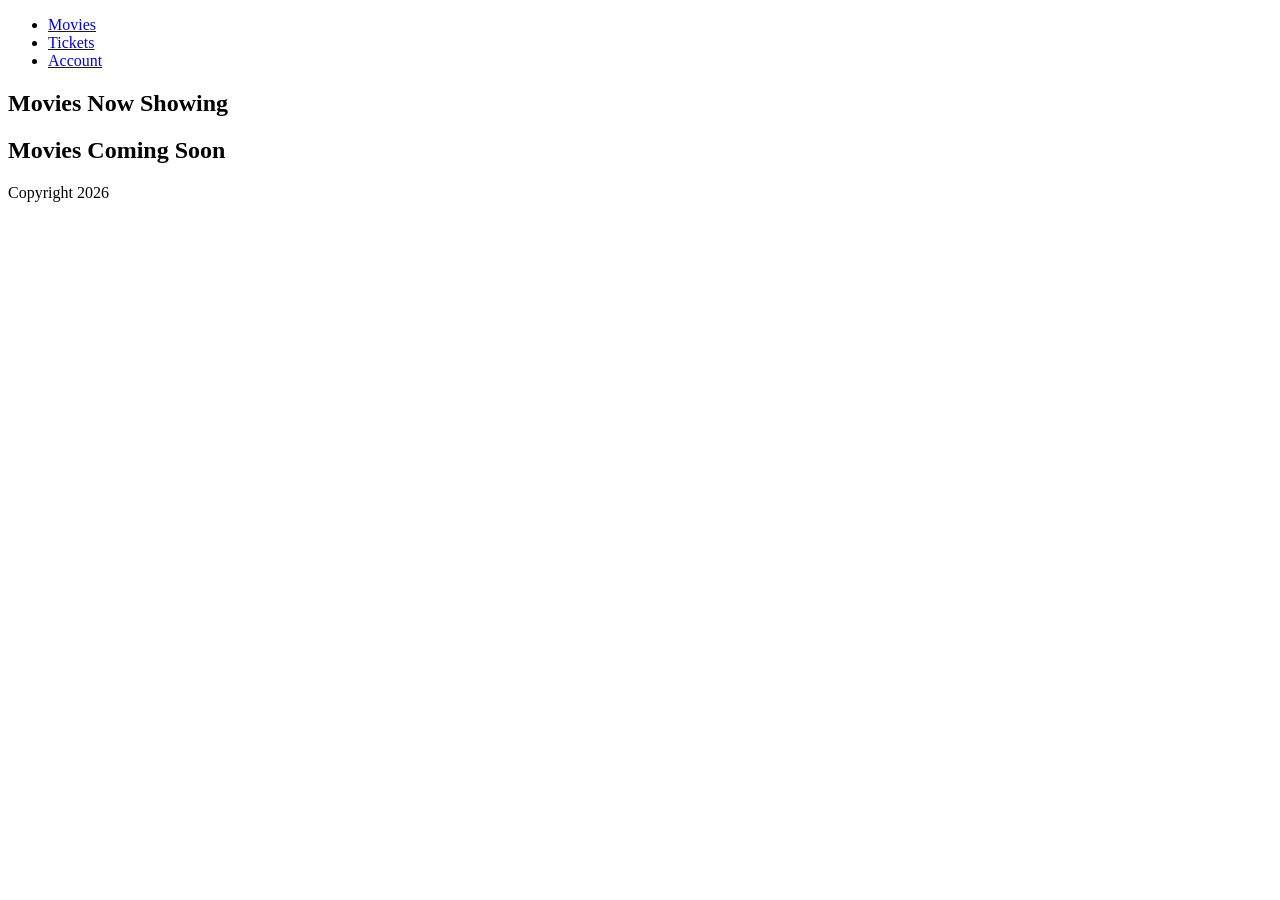
==== index.html @ 1cef3b03 "created files for html, css and javascript. Started code for index.html" ====
<!DOCTYPE html>
<html lang="en">
    <head> <meta charset="UTF-8">
        <title>MAC Cinema</title>
        <meta name="viewport" content="width=device-width, initial-scale=1">
        <link href="styles.css" rel="stylesheet">

        <script src="app.js" defer></script> <!-- loads external JavaScript file -->
    </head>

    <body>
        <!-- HEADER AND NAVIGATIONAL BAR -->
        <header> <!-- start of header-->
            <nav>
                <ul>
                    <li><a href="#movies">Movies</a></li>
                    <li><a href="login.html">Tickets</a></li>
                    <li><a href="register.html">Account</a></li>
                </ul>
            </nav>
        </header> <!-- end of header-->
        
        <main> <!--start of main-->

            <!-- MOVIE POSTERS AND SHOWTIMES -->
            <section id="movies">
            <h2>Movies Now Showing</h2>

            <div id="movies-theatres-grid"></div> <!--movie cards produced by JS-->

            <h2>Movies Coming Soon</h2>

            <div id="movies-soon-grid"></div> <!--movie cards produced by JS-->
            </section>
            

            <!-- SEAT SELECTION AND BOOKING FORM -->
            <section id="booking" hidden>
            <!--seat selection via interactive map-->
            <h2>Seat Selection</h2>

            <p>Select your seat(s)</p>

            <div id="seat-map"></div>

            <!--booking form with previous showtime and seat data-->
            <h2>Booking Form</h2>
            <p>Complete your ticket booking</p>

            <form>
                <div id="booking-summary"> </div> <!--shows ticket booking summary with total price-->

                <div id="error-message"></div> <!--handles invalid user input-->

                <button type="submit">Confirm booking</button>

            </form>



            </section>


            <section id="ai-assistance">

            </section>
           
            
            
        </main> <!--end of main-->
        
        <footer>Copyright 2026</footer>
      
    </body>
</html>
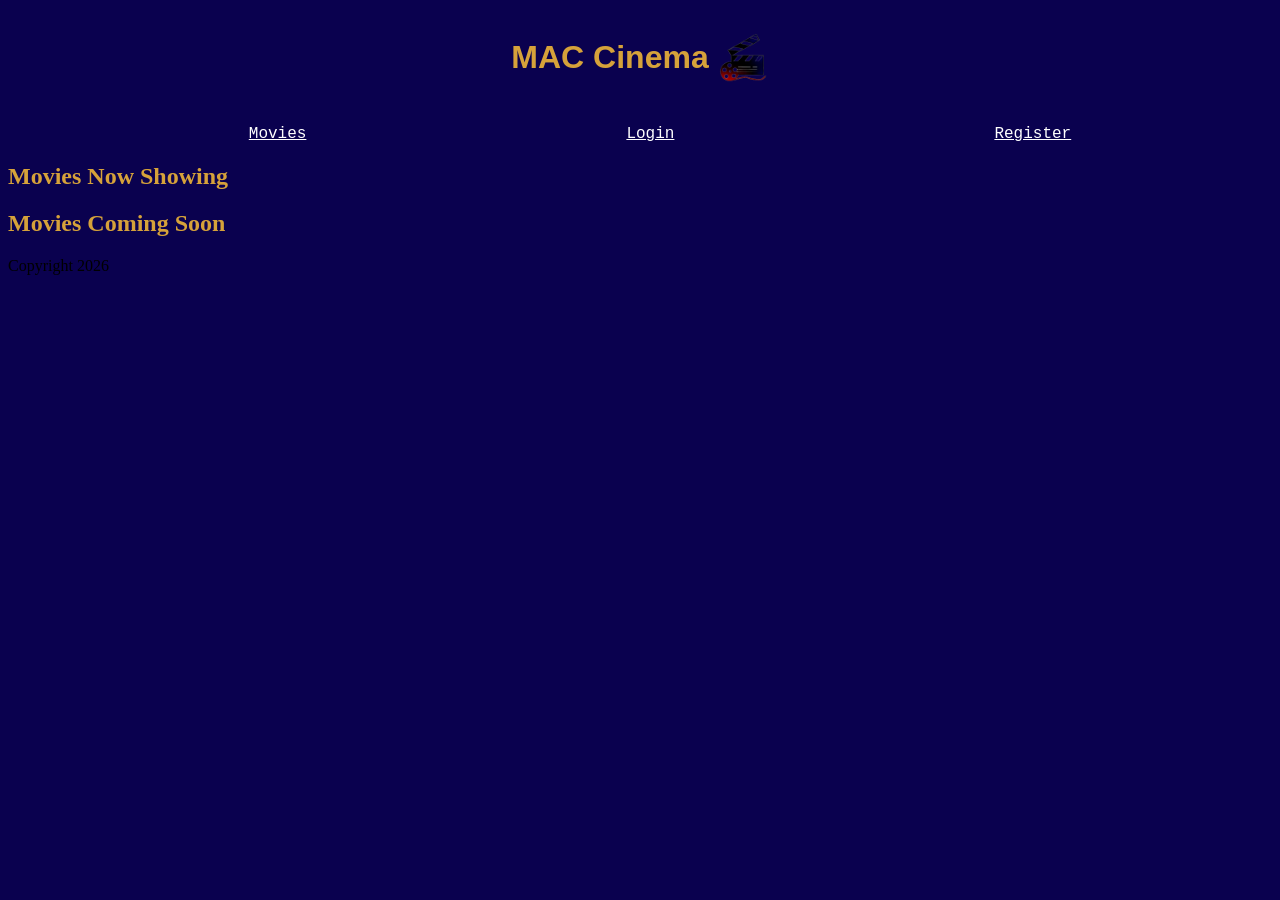
==== commit e11e94d8: "created login and register files. started css styling." ====
--- a/index.html
+++ b/index.html
@@ -11,11 +11,16 @@
     <body>
         <!-- HEADER AND NAVIGATIONAL BAR -->
         <header> <!-- start of header-->
+            <div id="page-header">
+                <h1>MAC Cinema</h1>
+                <img src="images/CinemaLogo.PNG" alt="MAC Cinema Logo" class="header-image">
+
+            </div>
             <nav>
                 <ul>
                     <li><a href="#movies">Movies</a></li>
-                    <li><a href="login.html">Tickets</a></li>
-                    <li><a href="register.html">Account</a></li>
+                    <li><a href="login.html">Login</a></li>
+                    <li><a href="register.html">Register</a></li>
                 </ul>
             </nav>
         </header> <!-- end of header-->
@@ -24,37 +29,50 @@
 
             <!-- MOVIE POSTERS AND SHOWTIMES -->
             <section id="movies">
-            <h2>Movies Now Showing</h2>
-
-            <div id="movies-theatres-grid"></div> <!--movie cards produced by JS-->
-
-            <h2>Movies Coming Soon</h2>
-
-            <div id="movies-soon-grid"></div> <!--movie cards produced by JS-->
+                <h2>Movies Now Showing</h2>
+                <div id="movies-theatres-grid"></div> <!--movie cards produced by JS-->
+                
+                <h2>Movies Coming Soon</h2>
+                <div id="movies-soon-grid"></div> <!--movie cards produced by JS-->
             </section>
             
 
             <!-- SEAT SELECTION AND BOOKING FORM -->
             <section id="booking" hidden>
-            <!--seat selection via interactive map-->
-            <h2>Seat Selection</h2>
+                <!--seat selection via interactive map-->
+                <h2>Seat Selection</h2>
+                <p id="selected-movie-info"></p>
+                
+                <div id="seat-map"></div>
 
-            <p>Select your seat(s)</p>
+                <!--booking form with previous showtime and seat data-->
+                <h2>Booking Form</h2>
+                <p>Complete your ticket booking</p>
+                
+                <form id="booking-form" action="submission.html" method="post">
 
-            <div id="seat-map"></div>
+                    <input type="hidden" id="movie-form" name="movieId">
+                    <input type="hidden" id="showtime-form" name="showtimeId">
 
-            <!--booking form with previous showtime and seat data-->
-            <h2>Booking Form</h2>
-            <p>Complete your ticket booking</p>
 
-            <form>
-                <div id="booking-summary"> </div> <!--shows ticket booking summary with total price-->
+                    <div class="booking-summary">
+                        <p>Seats: <span id="selected-seats">None</span></p>
+                        <p>Total Price $<span id="total-price">0.00</span></p>
+                    </div> <!--shows ticket booking summary with total price-->
 
-                <div id="error-message"></div> <!--handles invalid user input-->
+                    <div class="form-group">
+                        <label for="customer-name">Full Name</label>
+                        <input type="text" id="customer-name" name="customerName" required>
+                    </div>
+                    
+                    <div class="form-group">
+                        <label for="customer-email">Email Address</label>
+                        <input type="email" id="customer-email" name="customerEmail" required>
+                    </div>
 
-                <button type="submit">Confirm booking</button>
-
-            </form>
+                    <div id="error-message"></div> <!--handles invalid user input-->
+                    <button type="submit">Confirm booking</button>
+                </form>
 
 
 
--- a/styles.css
+++ b/styles.css
@@ -0,0 +1,49 @@
+
+body{
+    background-color: #0A014F;
+}
+
+h1, h2, h3{
+    color: #D6A23A;
+}
+#page-header{
+    font-family: 'Segoe UI', Tahoma, Geneva, Verdana, sans-serif;
+    display: flex;
+    justify-content: center;
+    align-items: center;
+    padding: 10px;
+    gap: 10px;
+}
+
+
+.header-image{
+    width: auto;
+    max-width: 100%;
+    height: 50px;
+    object-fit: contain;
+    display: block;
+}
+
+nav ul{
+    list-style: none;
+    display: flex;
+    justify-content: center;
+    flex-wrap: wrap;
+    gap: 20rem;
+}
+
+
+
+nav a{
+    font-family:'Courier New', Courier, monospace;
+    color: white;
+}
+
+nav a:hover{
+        color:#D6A23A;
+    }
+
+nav a:active{
+        color:#199b2c;
+    }
+
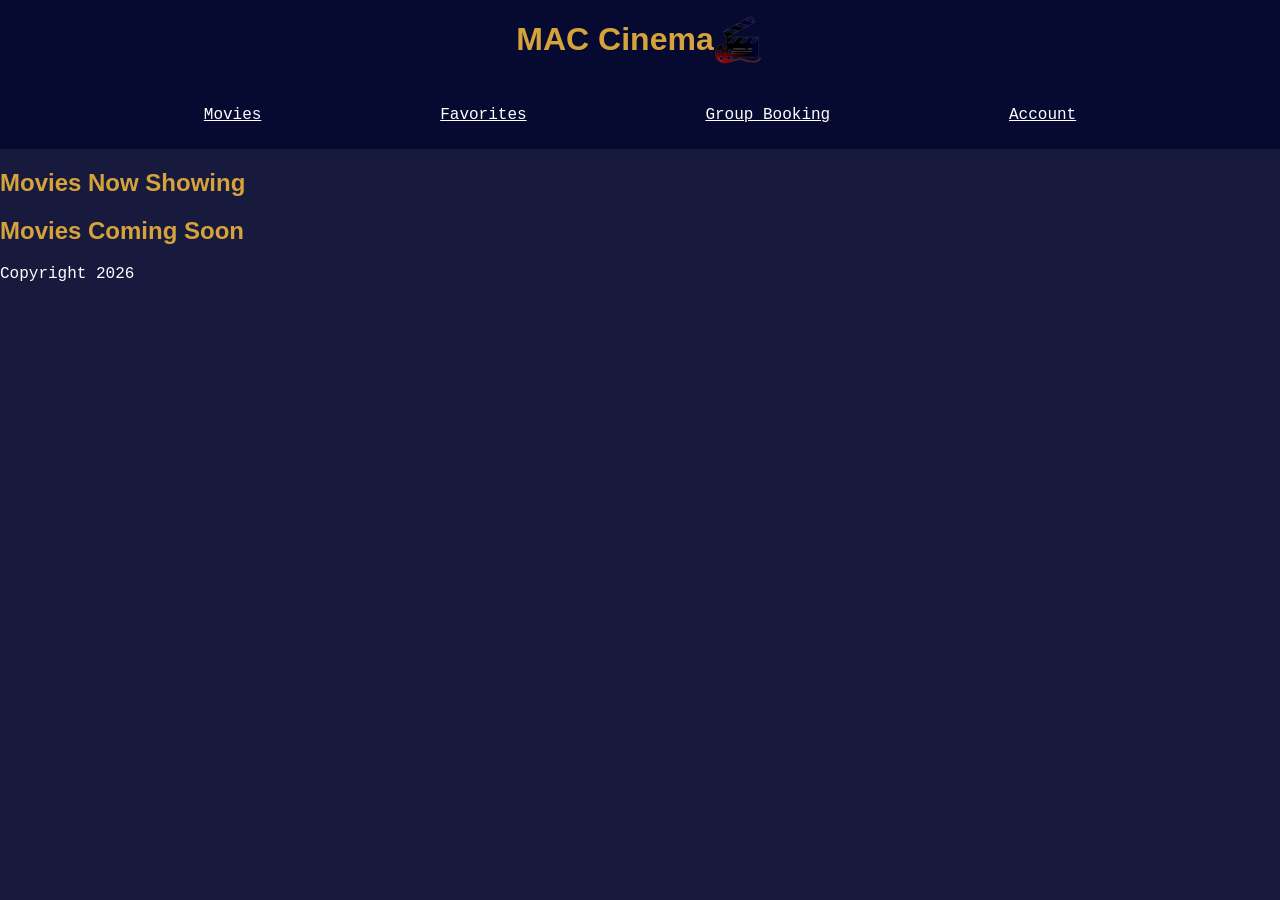
==== commit dbbe13b7: "updated account files" ====
--- a/index.html
+++ b/index.html
@@ -19,8 +19,10 @@
             <nav>
                 <ul>
                     <li><a href="#movies">Movies</a></li>
-                    <li><a href="login.html">Login</a></li>
-                    <li><a href="register.html">Register</a></li>
+                    <li><a href="#movies">Favorites</a></li>
+                    <li><a href="#movies">Group Booking</a></li>
+                    <li><a href="login.html">Account</a></li>
+                
                 </ul>
             </nav>
         </header> <!-- end of header-->
--- a/styles.css
+++ b/styles.css
@@ -1,18 +1,23 @@
 
 body{
-    background-color: #0A014F;
+    margin: 0;
+    padding: 0;
+    background-color: #181a3d;
+
 }
 
 h1, h2, h3{
     color: #D6A23A;
+    font-family: 'Segoe UI', Tahoma, Geneva, Verdana, sans-serif;
 }
 #page-header{
     font-family: 'Segoe UI', Tahoma, Geneva, Verdana, sans-serif;
+    background-color: #070a30;
     display: flex;
     justify-content: center;
+    width: 100%;
     align-items: center;
-    padding: 10px;
-    gap: 10px;
+
 }
 
 
@@ -25,13 +30,15 @@
 }
 
 nav ul{
+    background-color: #070a30;
     list-style: none;
     display: flex;
-    justify-content: center;
-    flex-wrap: wrap;
-    gap: 20rem;
+    flex-direction: row;
+    flex-wrap: nowrap;
+    justify-content: space-evenly;
+    margin: 0;
+    padding: 25px;
 }
-
 
 
 nav a{
@@ -47,3 +54,96 @@
         color:#199b2c;
     }
 
+
+footer{
+    color: white;
+    font-family:'Courier New', Courier, monospace;
+}
+
+/*---------------------------- LOGIN AND REGISTER FILES -----------------------------*/
+
+
+p, label{
+    color: white;
+    font-family:'Courier New', Courier, monospace;
+}
+
+::placeholder{
+    font-style: italic;
+    font-family: 'Segoe UI', Tahoma, Geneva, Verdana, sans-serif;
+}
+
+/* Bordered form */
+form {
+  border: 3px solid rgba(255, 255, 255, 0.25);;
+  padding: 25px;
+  margin: 2.5rem auto;
+  width: 90%;
+  max-width: 420px;
+
+  box-shadow:
+   0 10px 25px rgba(0, 0, 0, 0.55), 
+   0 4px 10px rgba(0, 0, 0, 0.35);;
+}
+
+.form-group{
+    margin-bottom: 1.5rem;
+}
+
+.form-group label{
+    margin-bottom: 0.45rem;
+}
+
+/* Full-width inputs */
+input[type=text], input[type=password] {
+  width: 100%;
+  padding: 12px 20px;
+  margin: 8px 0;
+  display: inline-block;
+  border: 1px solid #ccc;
+  box-sizing: border-box;
+  
+}
+
+/* Set a style for all buttons */
+button {
+  background-color: #D6A23A;
+  color: white;
+  padding: 14px 20px;
+  margin: 8px 0;
+  border: none;
+  cursor: pointer;
+  width: 100%;
+}
+
+/* Add a hover effect for buttons */
+button:hover {
+  opacity: 0.8;
+}
+
+.signin a, .signup a, .terms a{
+    color: #D6A23A;
+}
+
+.signin a:hover, .signup a:hover, .terms a:hover{
+        color: #245abf;
+    }
+.signin a:active, .signup a:active, .terms a:active{
+        color:#199b2c;
+    }
+
+.error-message{
+    font-family:'Courier New', Courier, monospace;
+    color: red;
+}
+
+
+
+/* Change styles for span and cancel button on extra small screens */
+@media screen and (max-width: 300px) {
+  span.psw {
+    display: block;
+    float: none;
+  }
+
+}
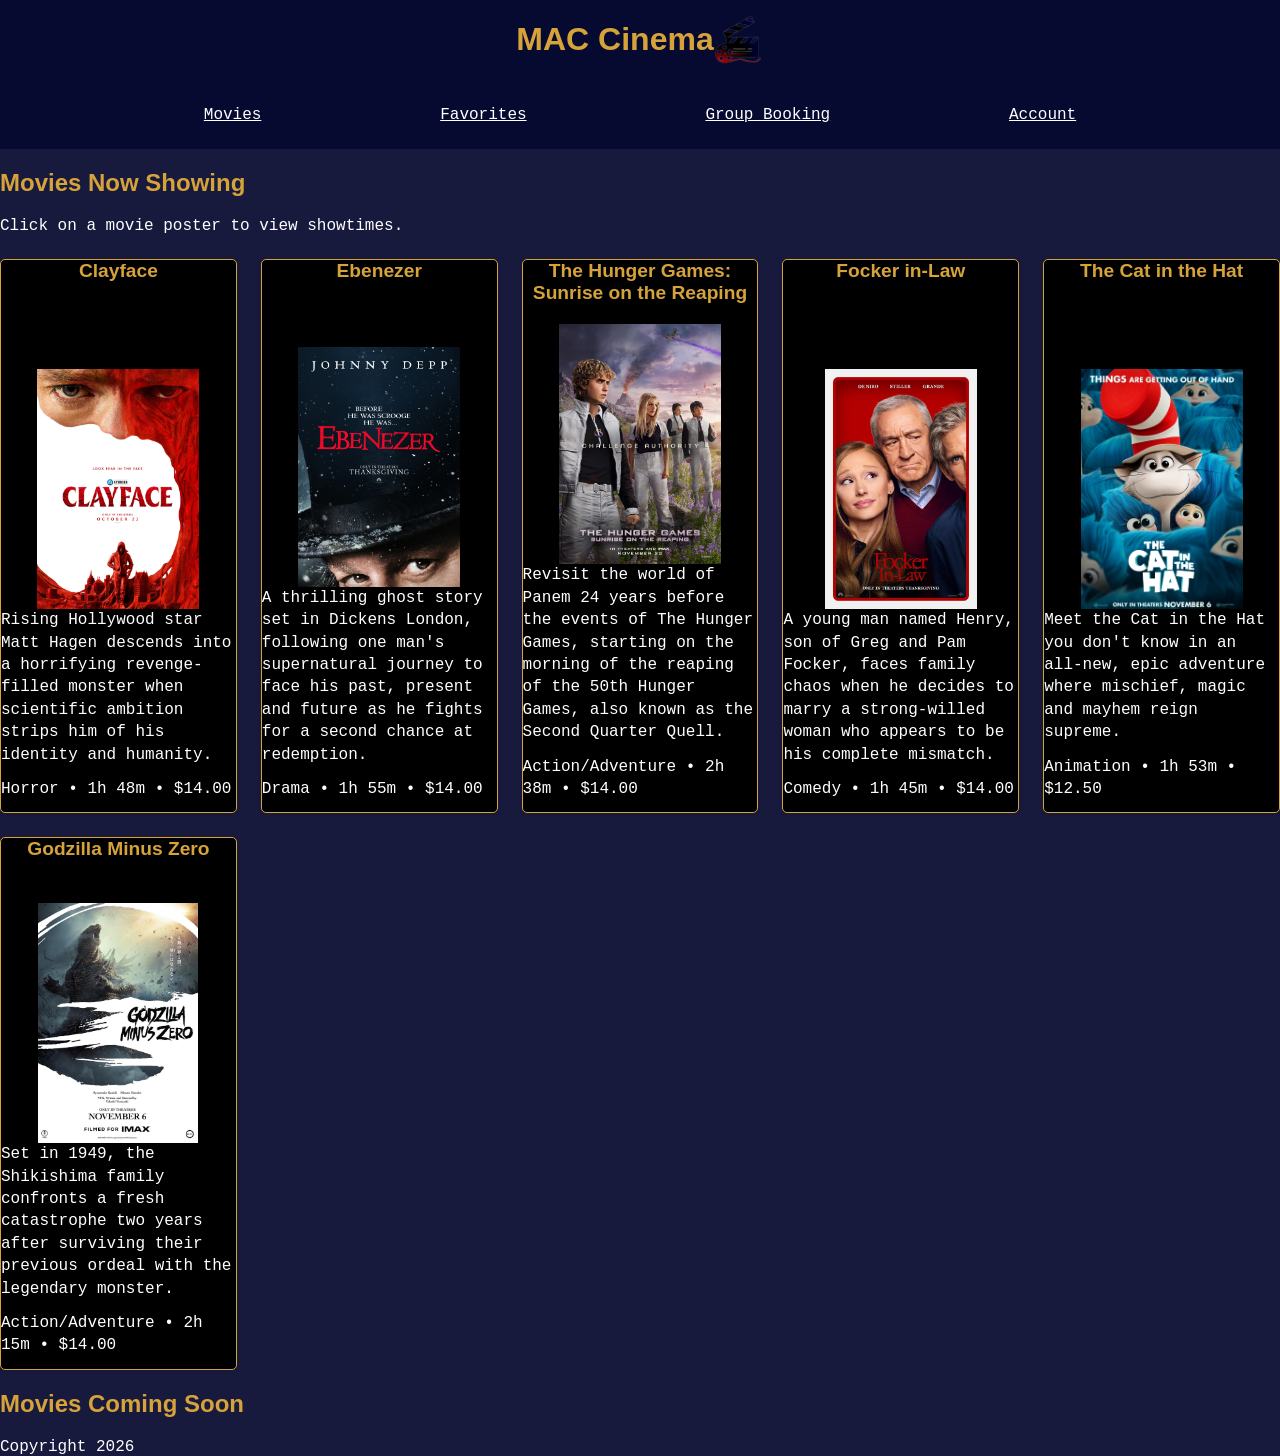
==== commit 1b3337f8: "updated app.js and css styling, added movie images" ====
--- a/index.html
+++ b/index.html
@@ -32,6 +32,7 @@
             <!-- MOVIE POSTERS AND SHOWTIMES -->
             <section id="movies">
                 <h2>Movies Now Showing</h2>
+                <p>Click on a movie poster to view showtimes.</p>
                 <div id="movies-theatres-grid"></div> <!--movie cards produced by JS-->
                 
                 <h2>Movies Coming Soon</h2>
--- a/styles.css
+++ b/styles.css
@@ -19,7 +19,6 @@
     align-items: center;
 
 }
-
 
 .header-image{
     width: auto;
@@ -41,6 +40,8 @@
 }
 
 
+
+
 nav a{
     font-family:'Courier New', Courier, monospace;
     color: white;
@@ -59,6 +60,57 @@
     color: white;
     font-family:'Courier New', Courier, monospace;
 }
+
+/*----------------------------------- MOVIE CARDS -----------------------------------*/
+#movies-theatres-grid{
+    display: grid;
+    grid-template-columns: repeat(auto-fit, minmax(220px, 1fr));
+    gap: 1.5rem;
+    width: 100%;
+    margin-top: 1.5rem;
+}
+
+.movie-card{
+    background-color: black;
+    border: 1px solid #D6A23A;
+    border-radius: 5px;
+    overflow: hidden; /* Ensures the image doesn't bleed out of the border-radius */
+    display: flex;
+    align-items: center;
+    flex-direction: column; /* Stack image on top, text on bottom inside the card */
+    box-shadow: 0 2px 4px rgba(0, 0, 0, 0.05);
+    transition: transform 0.2s ease;
+}
+
+.movie-card h2{
+    display: flex;
+    flex-direction: column;
+    font-size: 1.2rem;
+    margin: 0 0 0.75rem;
+    min-height: 2.8rem;
+    gap: 0.5rem;
+    flex-grow: 1;
+    text-align: center;
+}
+
+.movie-card p{
+   margin: 0 0 0.75rem;
+   line-height: 1.4;
+}
+
+.movie-card:hover{
+    transform: translateY(-5px); /*hover effect*/
+}
+
+.movie-poster{
+    max-width: 100%; /*fluid constaints for images*/
+    height: 240px;
+    object-fit: contain;
+    display: block;
+    margin: 0.5rem auto 0 auto;
+   
+}
+
 
 /*---------------------------- LOGIN AND REGISTER FILES -----------------------------*/
 
@@ -95,7 +147,7 @@
 }
 
 /* Full-width inputs */
-input[type=text], input[type=password] {
+input[type=text], input[type=email], input[type=password] {
   width: 100%;
   padding: 12px 20px;
   margin: 8px 0;
@@ -132,7 +184,7 @@
         color:#199b2c;
     }
 
-.error-message{
+#error-message{
     font-family:'Courier New', Courier, monospace;
     color: red;
 }
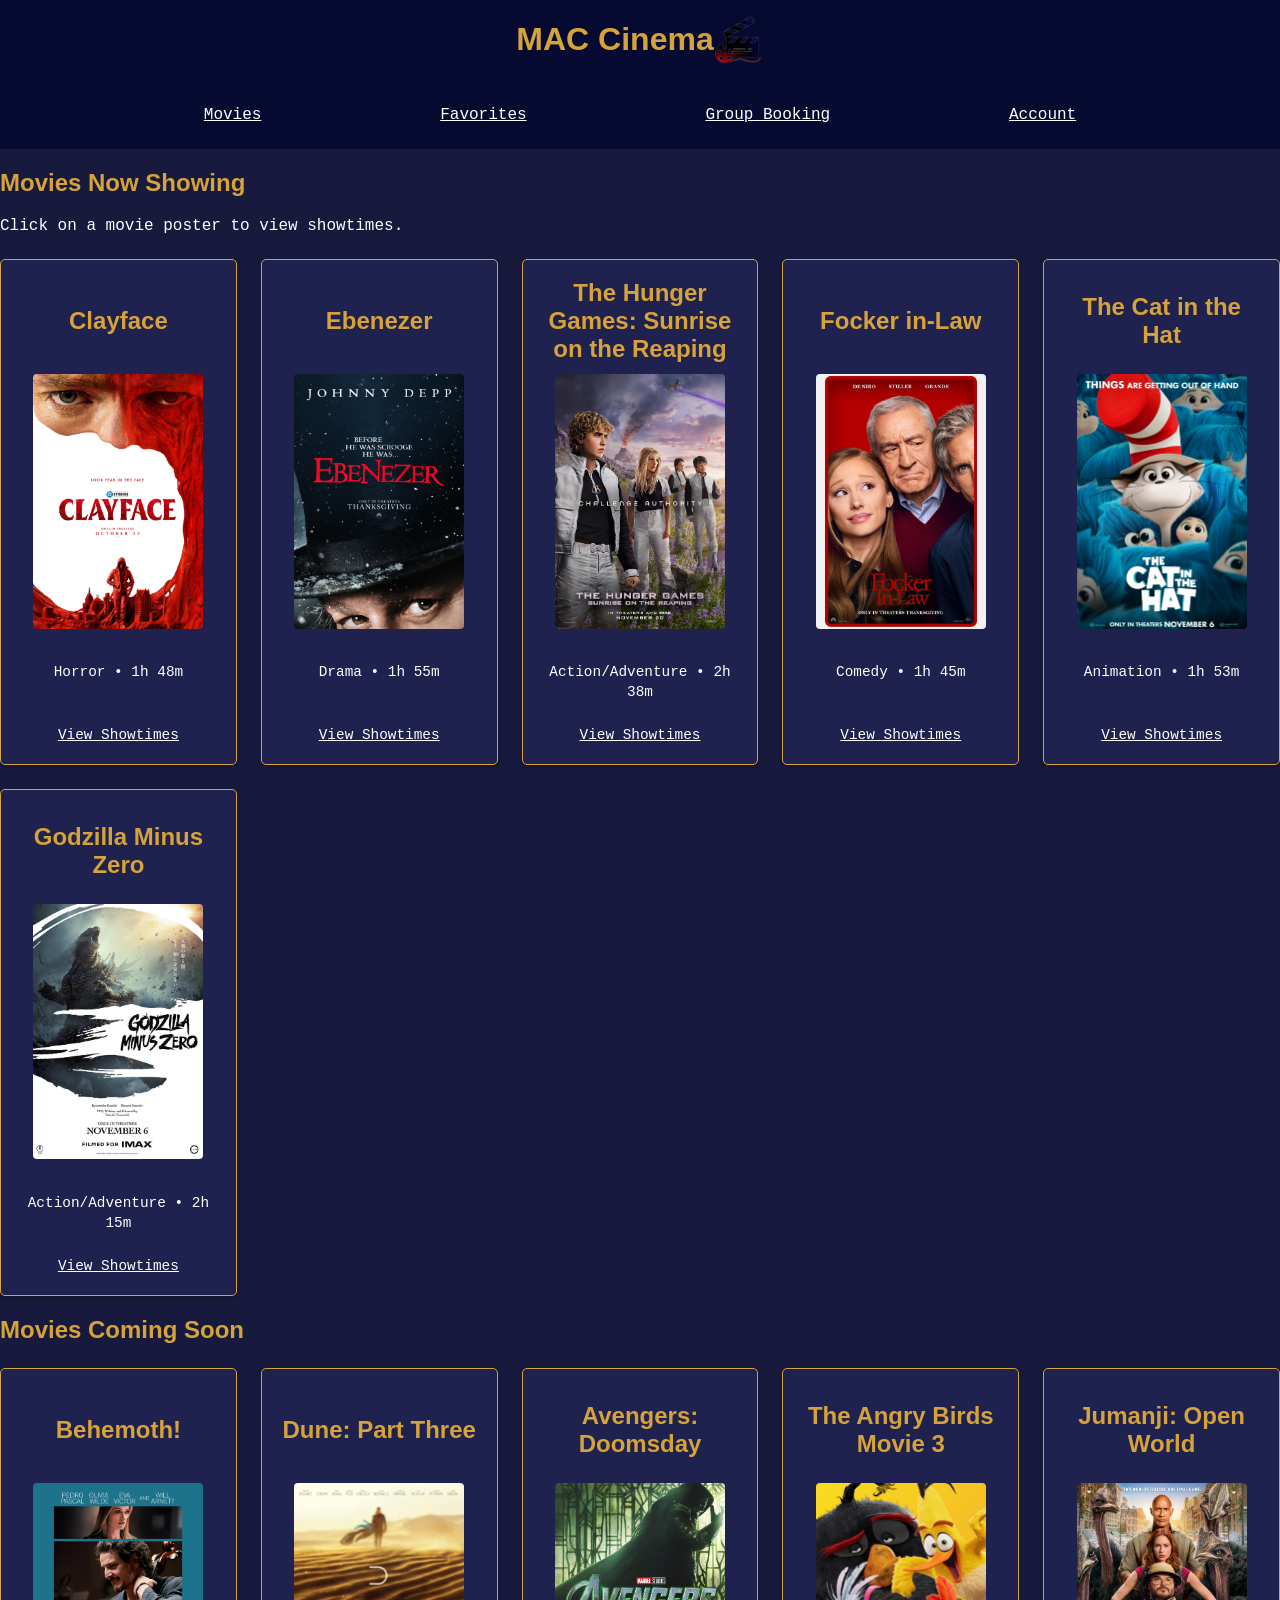
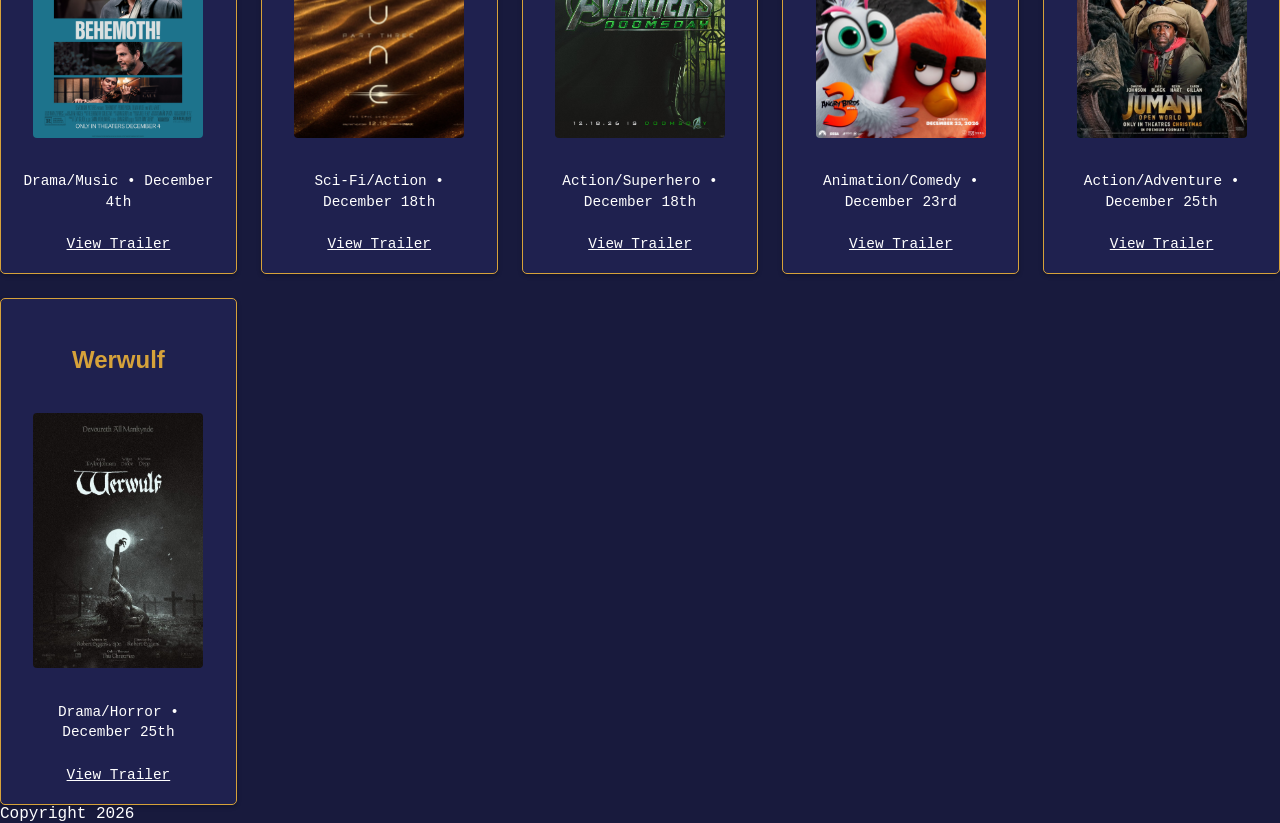
==== commit 531f71a7: "moved movies arrays to movie-data.js, created booking files" ====
--- a/index.html
+++ b/index.html
@@ -5,6 +5,7 @@
         <meta name="viewport" content="width=device-width, initial-scale=1">
         <link href="styles.css" rel="stylesheet">
 
+        <script src="movie-data.js"></script>
         <script src="app.js" defer></script> <!-- loads external JavaScript file -->
     </head>
 
@@ -38,48 +39,6 @@
                 <h2>Movies Coming Soon</h2>
                 <div id="movies-soon-grid"></div> <!--movie cards produced by JS-->
             </section>
-            
-
-            <!-- SEAT SELECTION AND BOOKING FORM -->
-            <section id="booking" hidden>
-                <!--seat selection via interactive map-->
-                <h2>Seat Selection</h2>
-                <p id="selected-movie-info"></p>
-                
-                <div id="seat-map"></div>
-
-                <!--booking form with previous showtime and seat data-->
-                <h2>Booking Form</h2>
-                <p>Complete your ticket booking</p>
-                
-                <form id="booking-form" action="submission.html" method="post">
-
-                    <input type="hidden" id="movie-form" name="movieId">
-                    <input type="hidden" id="showtime-form" name="showtimeId">
-
-
-                    <div class="booking-summary">
-                        <p>Seats: <span id="selected-seats">None</span></p>
-                        <p>Total Price $<span id="total-price">0.00</span></p>
-                    </div> <!--shows ticket booking summary with total price-->
-
-                    <div class="form-group">
-                        <label for="customer-name">Full Name</label>
-                        <input type="text" id="customer-name" name="customerName" required>
-                    </div>
-                    
-                    <div class="form-group">
-                        <label for="customer-email">Email Address</label>
-                        <input type="email" id="customer-email" name="customerEmail" required>
-                    </div>
-
-                    <div id="error-message"></div> <!--handles invalid user input-->
-                    <button type="submit">Confirm booking</button>
-                </form>
-
-
-
-            </section>
 
 
             <section id="ai-assistance">
--- a/styles.css
+++ b/styles.css
@@ -10,6 +10,20 @@
     color: #D6A23A;
     font-family: 'Segoe UI', Tahoma, Geneva, Verdana, sans-serif;
 }
+
+a {
+    font-family:'Courier New', Courier, monospace;
+    color: white;
+}
+
+a:hover{
+    color:#D6A23A;
+}
+
+a:active{
+    color:#199b2c;
+}
+
 #page-header{
     font-family: 'Segoe UI', Tahoma, Geneva, Verdana, sans-serif;
     background-color: #070a30;
@@ -42,19 +56,6 @@
 
 
 
-nav a{
-    font-family:'Courier New', Courier, monospace;
-    color: white;
-}
-
-nav a:hover{
-        color:#D6A23A;
-    }
-
-nav a:active{
-        color:#199b2c;
-    }
-
 
 footer{
     color: white;
@@ -62,7 +63,7 @@
 }
 
 /*----------------------------------- MOVIE CARDS -----------------------------------*/
-#movies-theatres-grid{
+#movies-theatres-grid, #movies-soon-grid{
     display: grid;
     grid-template-columns: repeat(auto-fit, minmax(220px, 1fr));
     gap: 1.5rem;
@@ -71,31 +72,56 @@
 }
 
 .movie-card{
-    background-color: black;
+    background-color:#1f214f;
     border: 1px solid #D6A23A;
     border-radius: 5px;
     overflow: hidden; /* Ensures the image doesn't bleed out of the border-radius */
     display: flex;
     align-items: center;
     flex-direction: column; /* Stack image on top, text on bottom inside the card */
-    box-shadow: 0 2px 4px rgba(0, 0, 0, 0.05);
+    box-shadow: 0 2px 4px rgba(0, 0, 0, 0.25);
     transition: transform 0.2s ease;
 }
 
-.movie-card h2{
+.movie-card h3{
+    font-size: clamp(1.1rem, 2.5vw, 1.5rem); /*use of clamp() to adjust font size depending on screen size*/
+    color: #D6A23A;
+    text-align: center;
+    padding: 1rem 1rem 0 1rem;
+    max-width: 100%; /*prevents horzontal side-scrolling*/
+    margin: 0;
+    box-sizing: border-box;
+    min-height: calc(3.75em + 1rem);  /* 3 lines * 1.25 line-height + 1rem top padding = 4.75em */
+    display: flex;
+    align-items: center;
+    justify-content: center;
+}
+
+/* Container for text inside the card */
+.movie-card-content {
+    padding: 1.2rem;
     display: flex;
     flex-direction: column;
-    font-size: 1.2rem;
-    margin: 0 0 0.75rem;
-    min-height: 2.8rem;
+    justify-content: space-between;
     gap: 0.5rem;
     flex-grow: 1;
     text-align: center;
 }
 
-.movie-card p{
-   margin: 0 0 0.75rem;
-   line-height: 1.4;
+
+.movie-card-content p, .movie-card-content a{
+    font-family: 'Courier New', Courier, monospace;
+    color: white;
+    font-size: 0.9rem;
+    line-height: 1.4;
+}
+
+.movie-card-content a:hover{
+    color:#D6A23A;
+}
+
+.movie-card-content a:active{
+    color:#199b2c;
 }
 
 .movie-card:hover{
@@ -103,12 +129,13 @@
 }
 
 .movie-poster{
-    max-width: 100%; /*fluid constaints for images*/
-    height: 240px;
-    object-fit: contain;
+    width: 170px;
+    max-width: 82%;
+    aspect-ratio: 2 / 3;
+    object-fit: cover;
     display: block;
     margin: 0.5rem auto 0 auto;
-   
+    border-radius: 4px; 
 }
 
 
@@ -125,17 +152,22 @@
     font-family: 'Segoe UI', Tahoma, Geneva, Verdana, sans-serif;
 }
 
+#login-form, #register-form{
+    background-color: #1f214f;
+}
+
 /* Bordered form */
 form {
-  border: 3px solid rgba(255, 255, 255, 0.25);;
-  padding: 25px;
-  margin: 2.5rem auto;
-  width: 90%;
-  max-width: 420px;
-
-  box-shadow:
-   0 10px 25px rgba(0, 0, 0, 0.55), 
-   0 4px 10px rgba(0, 0, 0, 0.35);;
+
+    border: 3px solid rgba(255, 255, 255, 0.25);;
+    padding: 25px;
+    margin: 2.5rem auto;
+    width: 90%;
+    max-width: 420px;
+    
+    box-shadow:
+    0 10px 25px rgba(0, 0, 0, 0.55), 
+    0 4px 10px rgba(0, 0, 0, 0.35);;
 }
 
 .form-group{
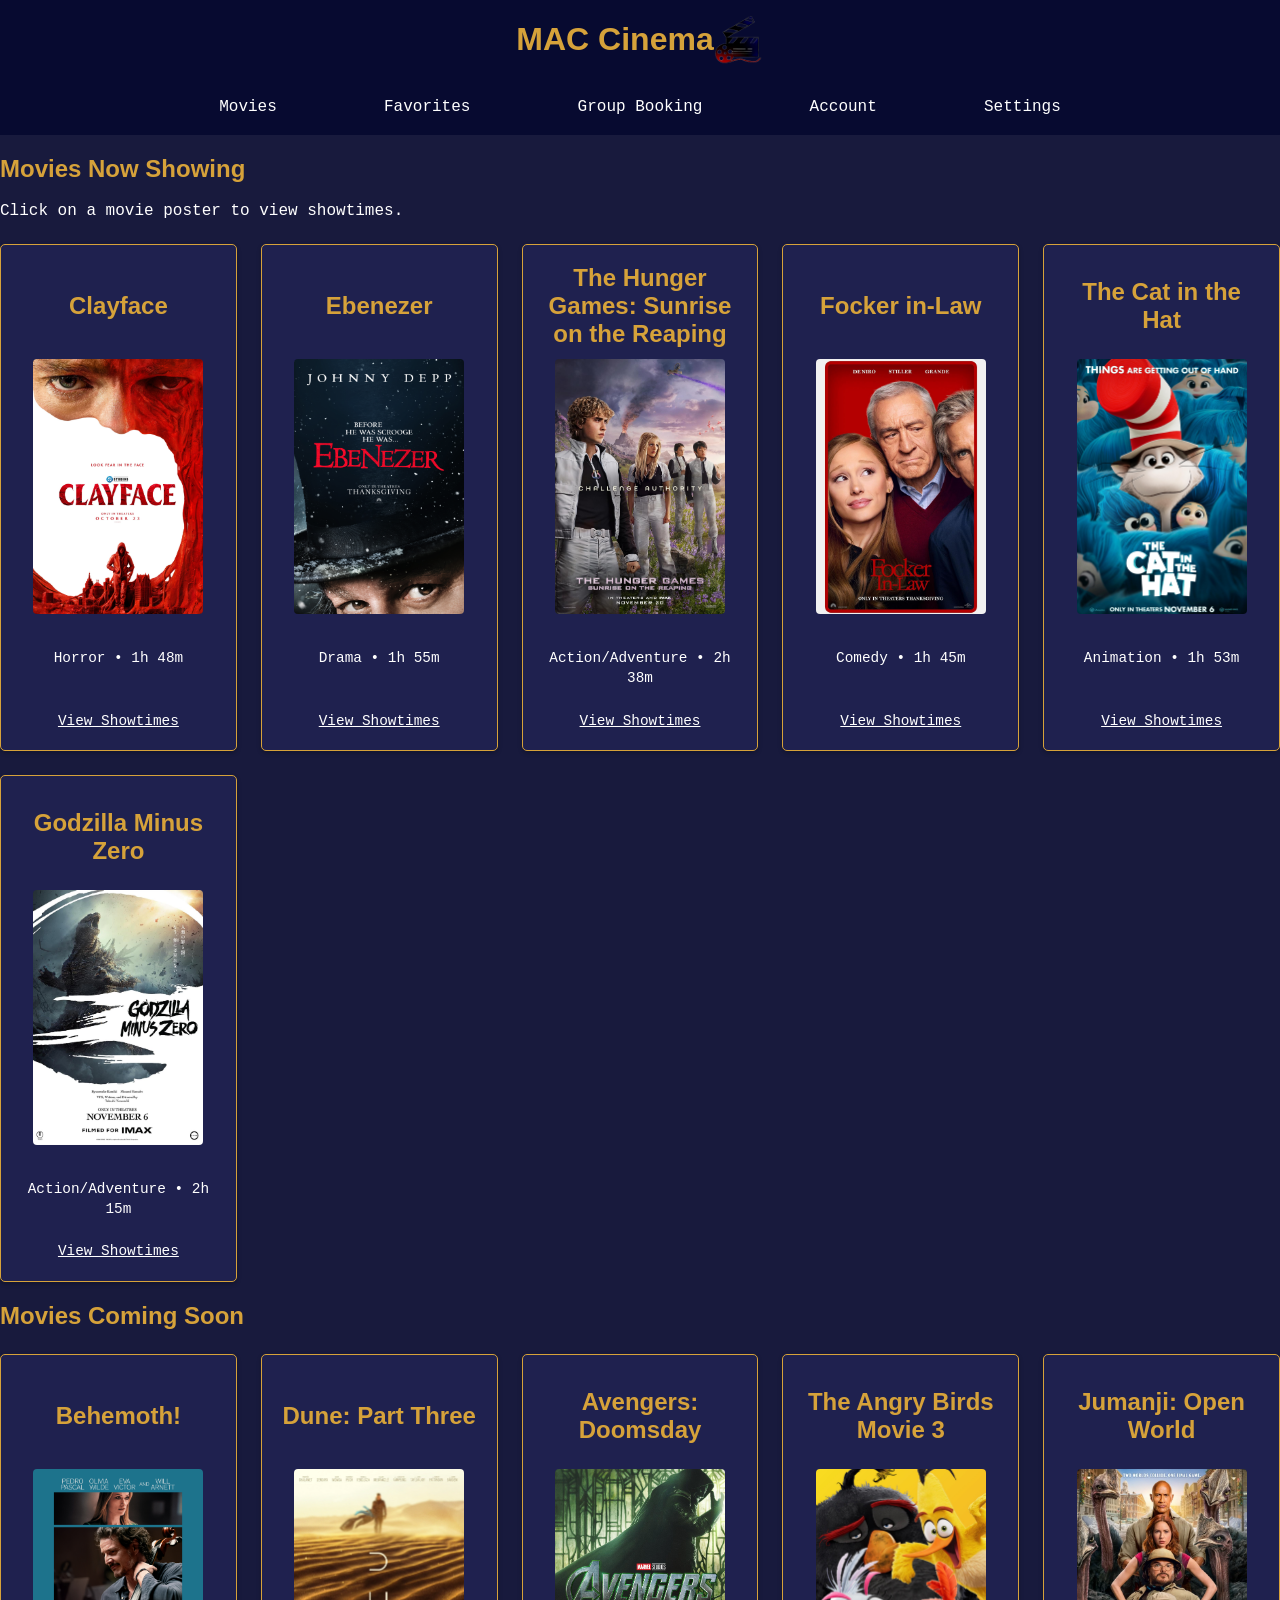
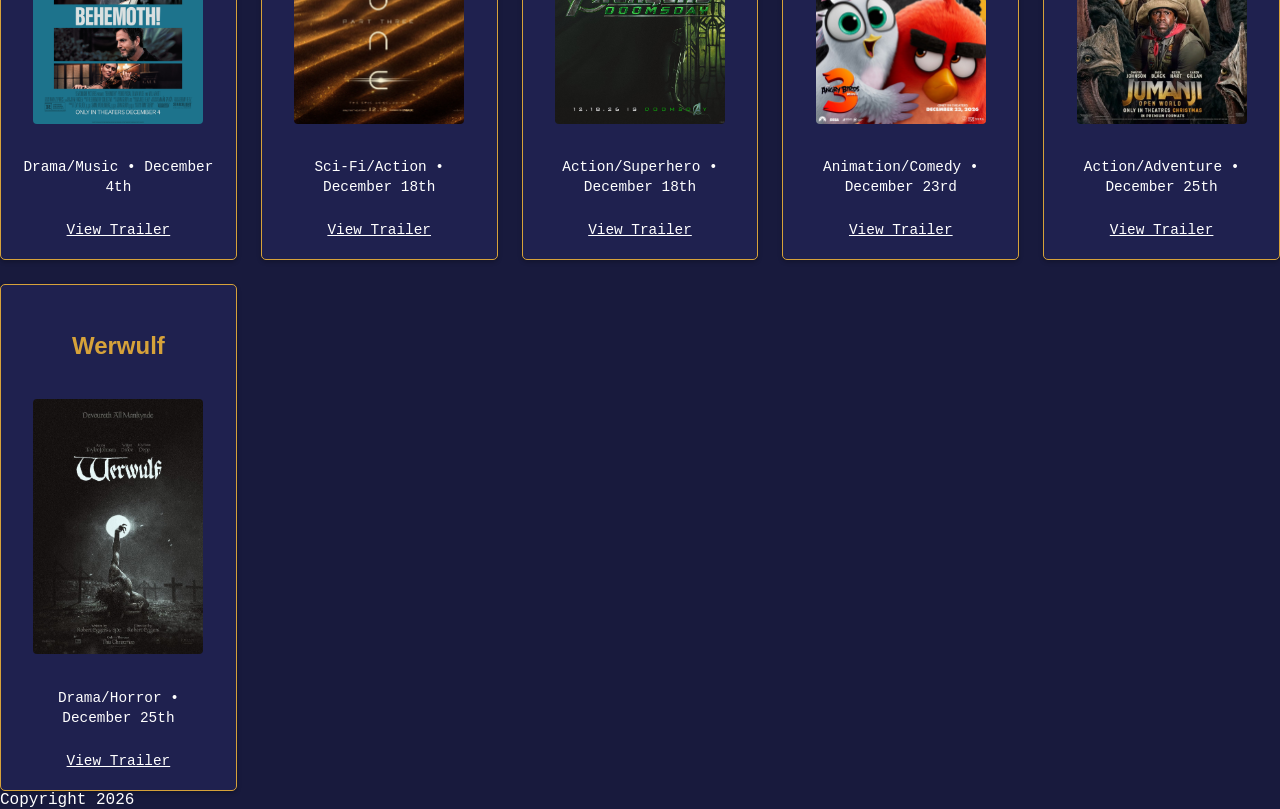
==== commit 19135bf8: "added account files for profile changes, changed js logic in auth.js to prepare for back-end" ====
--- a/index.html
+++ b/index.html
@@ -23,6 +23,7 @@
                     <li><a href="#movies">Favorites</a></li>
                     <li><a href="#movies">Group Booking</a></li>
                     <li><a href="login.html">Account</a></li>
+                    <li><a href="account.html">Settings</a></li>
                 
                 </ul>
             </nav>
--- a/styles.css
+++ b/styles.css
@@ -3,7 +3,6 @@
     margin: 0;
     padding: 0;
     background-color: #181a3d;
-
 }
 
 h1, h2, h3{
@@ -21,7 +20,7 @@
 }
 
 a:active{
-    color:#199b2c;
+    color:red;
 }
 
 #page-header{
@@ -47,15 +46,29 @@
     list-style: none;
     display: flex;
     flex-direction: row;
-    flex-wrap: nowrap;
-    justify-content: space-evenly;
+    flex-wrap: wrap;
+    justify-content: center;
+    gap: 0.75rem 5.5rem;
     margin: 0;
-    padding: 25px;
-}
-
-
-
-
+    padding: 0.75rem 1rem;
+}
+
+/* Style the links for better touch targets on mobile */
+nav a {
+  display: inline-block;
+  padding: 0.4rem 0.6rem;   /* Increases tap target size for phone screens */
+  text-decoration: none;
+  white-space: nowrap;      /* Prevents a single two-word links*/
+}
+
+/*Stack vertically into a clean single column on very narrow phones */
+@media (max-width: 480px) {
+  nav ul {
+    flex-direction: column; /* Stacks links one per line on narrow screens */
+    align-items: center;
+    gap: 0.5rem;
+  }
+}
 
 footer{
     color: white;
@@ -121,7 +134,7 @@
 }
 
 .movie-card-content a:active{
-    color:#199b2c;
+    color:red;
 }
 
 .movie-card:hover{
@@ -138,8 +151,195 @@
     border-radius: 4px; 
 }
 
-
-/*---------------------------- LOGIN AND REGISTER FILES -----------------------------*/
+/*----------------------------------- BOOKING FILES ----------------------------------*/
+
+#movies-booking-header,
+#seat-selection {
+    max-width: 900px;
+    margin: 2rem auto;
+    padding: 1.75rem;
+    background-color:#1f214f;
+    color: #f8fafc;
+    border: 1px solid #D6A23A;
+    border-radius: 12px;
+    box-shadow: 0 8px 24px rgba(0, 0, 0, 0.35);
+}
+
+/* Selected Movie Header Card */
+.booking-movie-card {
+    display: flex;
+    gap: 1.75rem;
+    align-items: flex-start;
+    text-align: justify;
+}
+
+.booking-movie-card .movie-poster {
+    width: 210px;
+    height: 310px;
+    object-fit: cover;
+    border-radius: 8px;
+    border: 2px solid #f5c518;
+    flex-shrink: 0;
+    margin-top: 1.5rem;
+}
+
+#booking-movie-description {
+    line-height: 1.6;
+    color: #e2e8f0;
+    margin-bottom: 1.5rem;
+}
+
+/*Showtime picker*/
+.showtime-picker h3 {
+    margin-bottom: 0.75rem;
+    color: #f5c518;
+    font-size: 1.15rem;
+}
+
+.showtime-btns {
+    display: flex;
+    flex-wrap: wrap;
+    gap: 0.75rem;
+}
+
+.showtime-btn {
+    padding: 0.6rem 1.25rem;
+    font-size: 1rem;
+    font-weight: 700;
+    color: #f5c518;
+    background-color: #1f214f;
+    border: 2px solid #f5c518;
+    border-radius: 6px;
+    cursor: pointer;
+    transition: background-color 0.2s ease, color 0.2s ease, transform 0.15s ease;
+}
+
+.showtime-btn:hover,
+.showtime-btn:focus-visible {
+    transform: translateY(-2px);
+}
+
+.showtime-btn.active {
+    background-color: #f5c518;
+    color: #0b192c;
+}
+
+/* Seat Selection Section */
+#seat-heading {
+    text-align: center;
+    color: #f5c518;
+    font-size: 1.5rem;
+    margin-top: 0;
+    margin-bottom: 0.25rem;
+}
+
+#selected-showtime-banner {
+    text-align: center;
+    color: #cbd5e1;
+    font-weight: 600;
+    margin-bottom: 1.5rem;
+}
+
+/* Seat Legend */
+.seat-legend {
+    list-style: none;
+    display: flex;
+    justify-content: center;
+    gap: 1.75rem;
+    padding: 0;
+    margin: 0 0 1.75rem;
+}
+
+.seat-legend li {
+  display: flex;
+  align-items: center;
+  gap: 0.5rem;
+  font-size: 0.95rem;
+  color: #e2e8f0;
+}
+
+.seat-sample {
+    display: inline-block;
+    width: 20px;
+    height: 20px;
+    border-radius: 4px 4px 2px 2px;
+}
+
+.seat-sample.available {
+    background-color: #1e3a5f;
+    border: 1px solid #60a5fa;
+}
+
+.seat-sample.selected {
+    background-color: #f5c518;
+    border: 1px solid #fde047;
+}
+
+.seat-sample.occupied {
+    background-color: #475569;
+    border: 1px solid #64748b;
+}
+
+/* Cinema Screen Bar */
+.screen-indicator {
+    max-width: 560px;
+    margin: 0 auto 2rem;
+    padding: 0.45rem;
+    text-align: center;
+    font-weight: 700;
+    letter-spacing: 0.35rem;
+    font-size: 0.85rem;
+    color: #0b192c;
+    background: linear-gradient(180deg, #ffffff 0%, #cbd5e1 100%);
+    border-radius: 4px 4px 24px 24px;
+    box-shadow: 0 10px 25px rgba(255, 255, 255, 0.25);
+}
+
+/*Seat grid*/
+.seat-grid{
+    display: grid;
+    grid-template-columns: repeat(10, minmax(34px, 46px));
+    justify-content: center;
+    gap: 0.55rem;
+    margin-bottom: 2.25rem;
+}
+
+.seat {
+  padding: 0.55rem 0;
+  font-size: 0.8rem;
+  font-weight: 700;
+  color: #f8fafc;
+  background-color: #1e3a5f;
+  border: 1px solid #60a5fa;
+  border-radius: 6px 6px 3px 3px;
+  cursor: pointer;
+  transition: background-color 0.15s ease, transform 0.15s ease;
+}
+
+.seat:hover:not(:disabled),
+.seat:focus-visible:not(:disabled) {
+    background-color: #2b5284;
+    transform: scale(1.06);
+}
+
+.seat.selected {
+    background-color: #f5c518;
+    color: #0b192c;
+    border-color: #fde047;
+}
+
+.seat.occupied,
+.seat:disabled {
+    background-color: #475569;
+    color: #94a3b8;
+    border-color: #64748b;
+    cursor: not-allowed;
+    opacity: 0.65;
+}
+
+
+
+/*---------------------------- ACCOUNT, LOGIN AND REGISTER FILES -----------------------------*/
 
 
 p, label{
@@ -152,7 +352,7 @@
     font-family: 'Segoe UI', Tahoma, Geneva, Verdana, sans-serif;
 }
 
-#login-form, #register-form{
+#login-form, #register-form, #profile-form, #password-form{
     background-color: #1f214f;
 }
 
@@ -205,22 +405,32 @@
   opacity: 0.8;
 }
 
-.signin a, .signup a, .terms a{
+.signin a, .signup a, .signout a, .terms a{
     color: #D6A23A;
 }
 
-.signin a:hover, .signup a:hover, .terms a:hover{
+.signin a:hover, .signup a:hover, .signout a:hover, .terms a:hover{
         color: #245abf;
     }
-.signin a:active, .signup a:active, .terms a:active{
+.signin a:active, .signup a:active, .signout a:active, .terms a:active{
         color:#199b2c;
     }
 
-#error-message{
+.signout p {
+    text-align: center;
+}
+
+.error-banner{
     font-family:'Courier New', Courier, monospace;
     color: red;
-}
-
+    text-align: justify;
+}
+
+.error-banner.success-banner{
+    font-family:'Courier New', Courier, monospace;
+    color: #00b100;
+    text-align: justify;
+}
 
 
 /* Change styles for span and cancel button on extra small screens */
